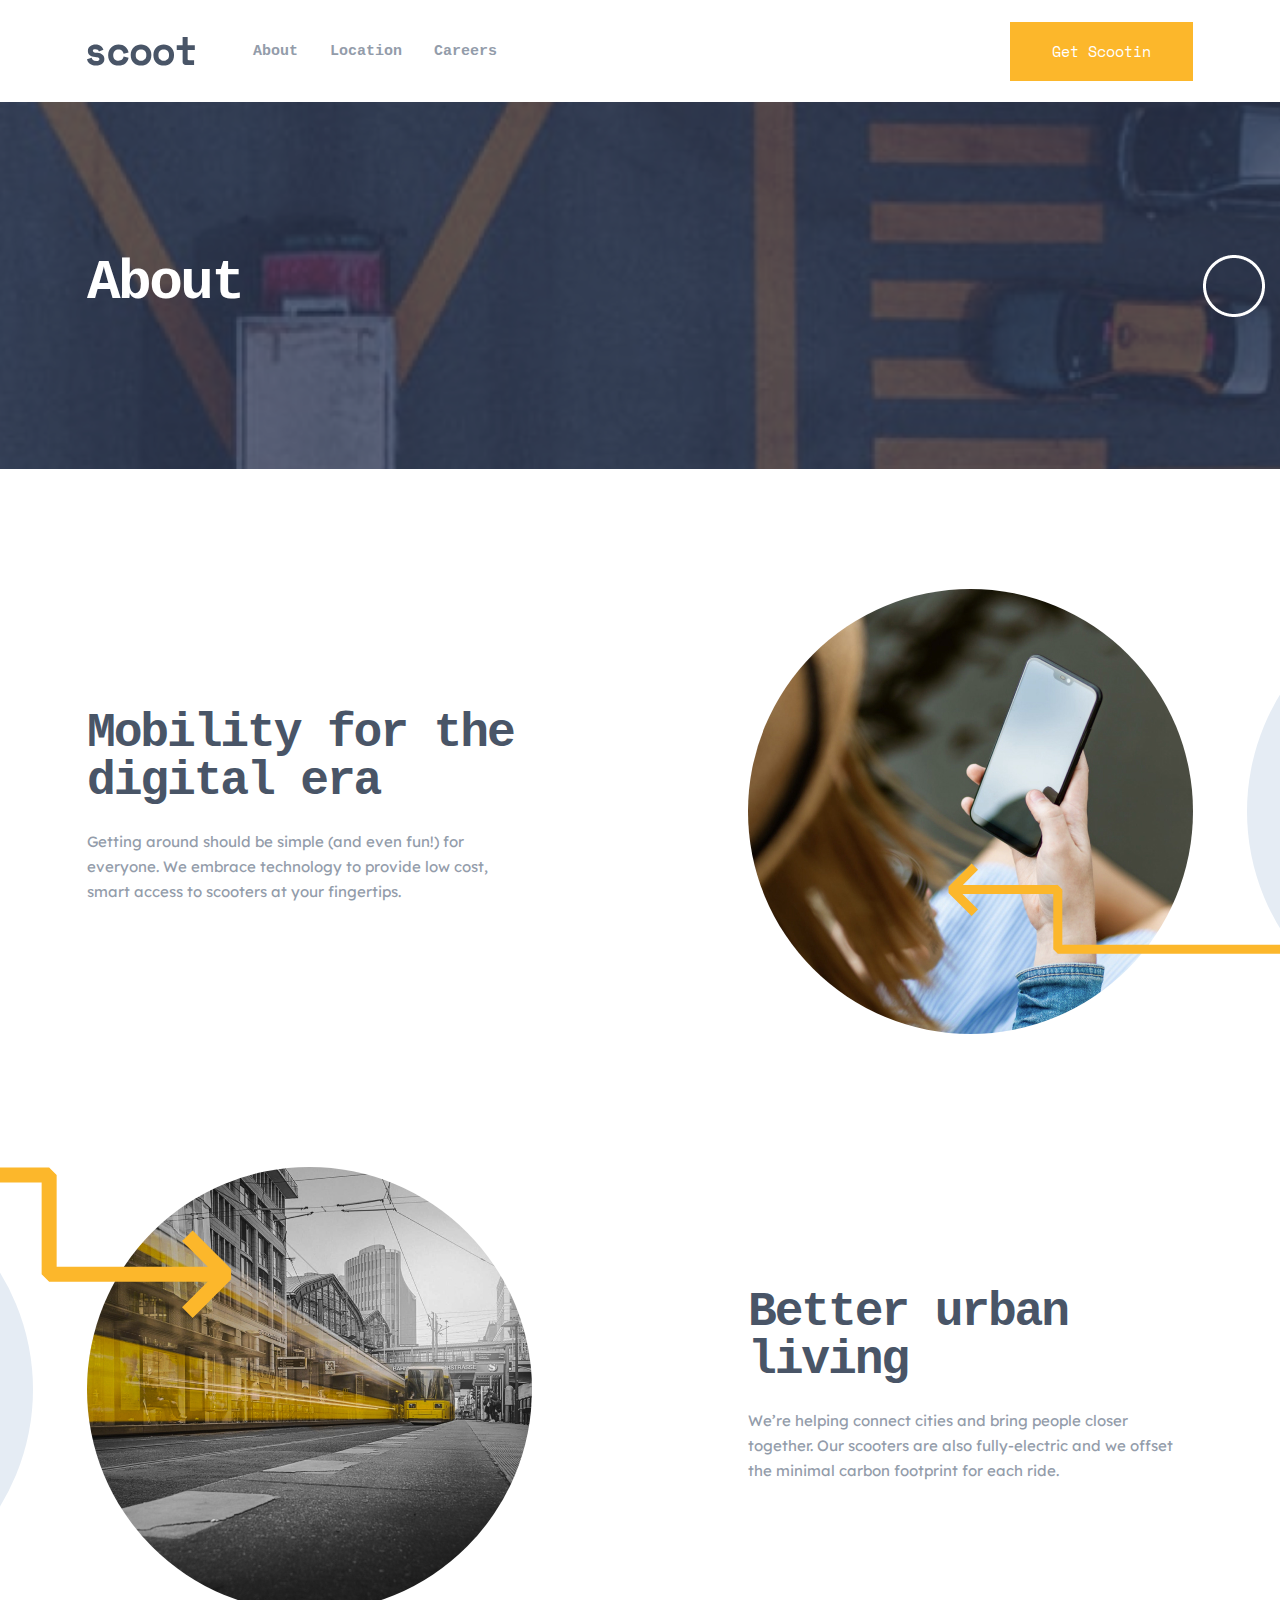
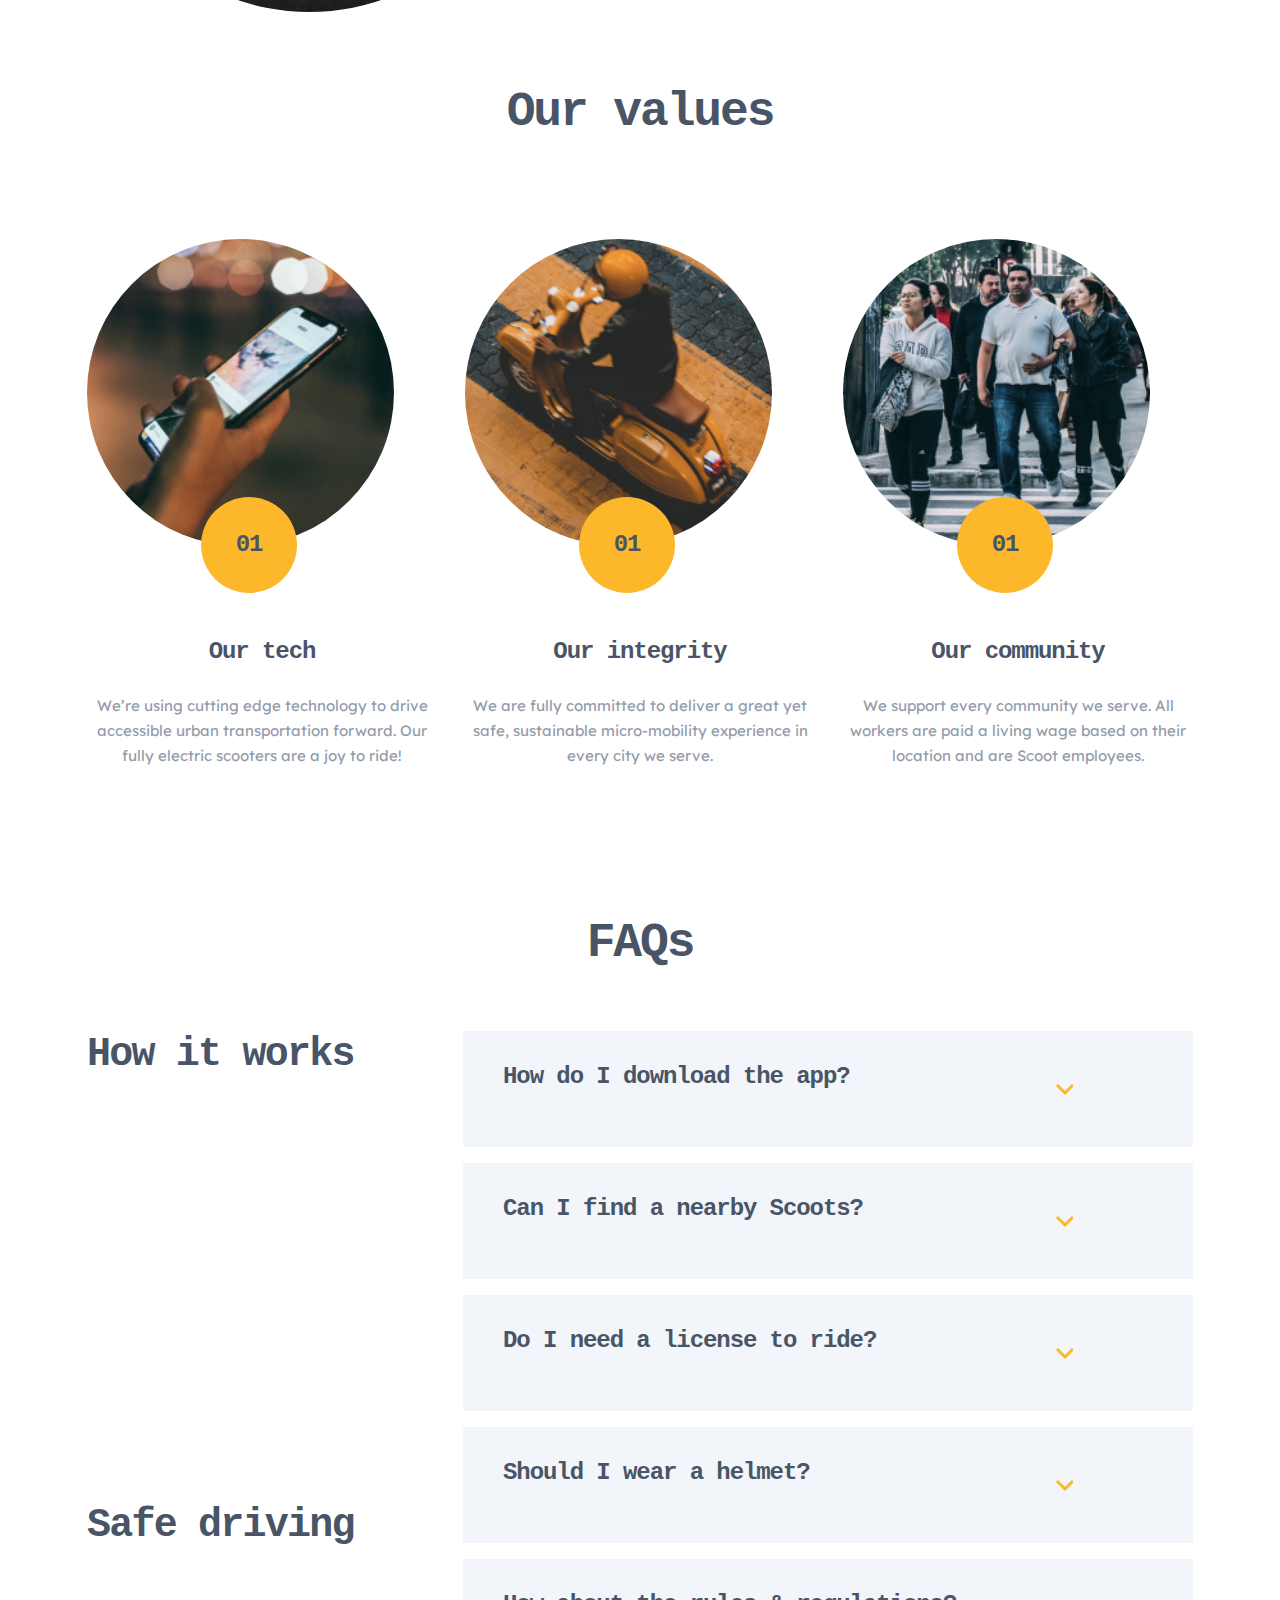
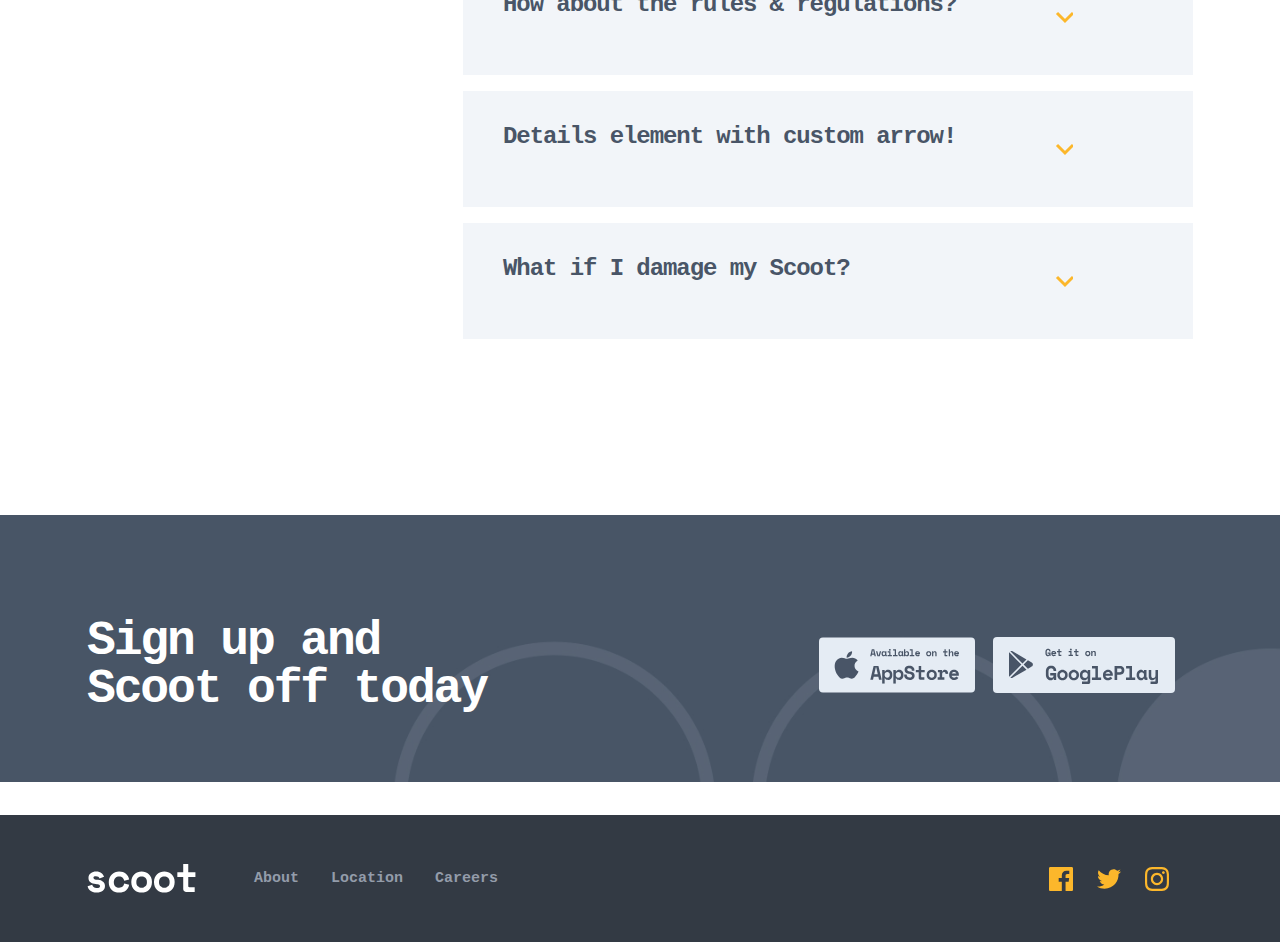
==== about.html @ 03d1e20e "scoot about page finished" ====
<!DOCTYPE html>
<html lang="en">
<head>
  <meta charset="UTF-8">
  <meta http-equiv="X-UA-Compatible" content="IE=edge">
  <meta name="viewport" content="width=device-width, initial-scale=1.0">
  <title>About</title>
  <link rel="stylesheet" href="./css/normalize.css">
  <link rel="stylesheet" href="./css/about.css">
  <link rel="stylesheet" href="./css/main.css">
</head>
<body>
  <!-- HEADER START -->
  <header class="site-header">
    <div class="container">
      <div class="site-header__wrapper">
        <div class="site-header__start">
          <a class="site-header__logo" href="./index.html">
            <svg width="108" height="29" viewBox="0 0 108 29" fill="currentColor" xmlns="http://www.w3.org/2000/svg">
              <path id="scoot" fill-rule="evenodd" clip-rule="evenodd" d="M107.097 23.2V28H98.6971C97.7905 28 97.0505 27.7067 96.4771 27.12C95.9038 26.5333 95.6171 25.7867 95.6171 24.88V12.96H89.7371V8.16H95.6171V0H100.657V8.16H107.817V12.96H100.657V22C100.657 22.8 101.017 23.2 101.737 23.2H107.097ZM9.12 28.56C11.7333 28.56 13.76 27.9733 15.2 26.8C16.64 25.6267 17.36 24.0533 17.36 22.08V21.84C17.36 20.0533 16.72 18.66 15.44 17.66C14.16 16.66 12.5067 16.0533 10.48 15.84C8.72 15.6533 7.50667 15.42 6.84 15.14C6.17333 14.86 5.84 14.4 5.84 13.76C5.84 13.3067 6.05333 12.9267 6.48 12.62C6.90667 12.3133 7.54667 12.16 8.4 12.16C9.33333 12.16 10.0933 12.3667 10.68 12.78C11.2667 13.1933 11.68 13.76 11.92 14.48L16.48 12.64C16.2667 12.08 15.96 11.5 15.56 10.9C15.16 10.3 14.64 9.75333 14 9.26C13.36 8.76667 12.58 8.36667 11.66 8.06C10.74 7.75333 9.65333 7.6 8.4 7.6C7.44 7.6 6.50667 7.73333 5.6 8C4.69333 8.26667 3.89333 8.66 3.2 9.18C2.50667 9.7 1.94667 10.3333 1.52 11.08C1.09333 11.8267 0.88 12.6933 0.88 13.68V13.92C0.88 15.8133 1.54 17.2467 2.86 18.22C4.18 19.1933 5.96 19.7733 8.2 19.96C9.02667 20.04 9.71333 20.1467 10.26 20.28C10.8067 20.4133 11.24 20.58 11.56 20.78C11.88 20.98 12.1 21.1933 12.22 21.42C12.34 21.6467 12.4 21.8933 12.4 22.16C12.4 22.6133 12.1667 23.0333 11.7 23.42C11.2333 23.8067 10.3733 24 9.12 24C7.70667 24 6.66 23.68 5.98 23.04C5.3 22.4 4.85333 21.6533 4.64 20.8L0 22.32C0.133333 23.0133 0.393333 23.7267 0.78 24.46C1.16667 25.1933 1.72 25.86 2.44 26.46C3.16 27.06 4.06667 27.56 5.16 27.96C6.25333 28.36 7.57333 28.56 9.12 28.56ZM31.5743 28.56C34.401 28.56 36.661 27.84 38.3543 26.4C40.0476 24.96 41.121 23.0667 41.5743 20.72L36.6143 19.48C36.3743 20.7867 35.8476 21.8267 35.0343 22.6C34.221 23.3733 33.041 23.76 31.4943 23.76C30.7743 23.76 30.0943 23.6467 29.4543 23.42C28.8143 23.1933 28.2543 22.8533 27.7743 22.4C27.2943 21.9467 26.9143 21.38 26.6343 20.7C26.3543 20.02 26.2143 19.24 26.2143 18.36V18.12C26.2143 17.24 26.3543 16.4467 26.6343 15.74C26.9143 15.0333 27.2943 14.4333 27.7743 13.94C28.2543 13.4467 28.8143 13.0667 29.4543 12.8C30.0943 12.5333 30.7743 12.4 31.4943 12.4C33.041 12.4 34.241 12.8267 35.0943 13.68C35.9476 14.5333 36.4543 15.5467 36.6143 16.72L41.5743 15.44C41.121 13.0933 40.0343 11.2 38.3143 9.76C36.5943 8.32 34.3476 7.6 31.5743 7.6C30.1343 7.6 28.781 7.84 27.5143 8.32C26.2476 8.8 25.141 9.49333 24.1943 10.4C23.2476 11.3067 22.5076 12.4 21.9743 13.68C21.441 14.96 21.1743 16.4 21.1743 18V18.48C21.1743 20.08 21.441 21.5067 21.9743 22.76C22.5076 24.0133 23.241 25.0667 24.1743 25.92C25.1076 26.7733 26.2076 27.4267 27.4743 27.88C28.741 28.3333 30.1076 28.56 31.5743 28.56ZM57.9286 27.88C56.6886 28.3333 55.3886 28.56 54.0286 28.56C52.6686 28.56 51.3686 28.3333 50.1286 27.88C48.8886 27.4267 47.7886 26.7667 46.8286 25.9C45.8686 25.0333 45.1086 23.9667 44.5486 22.7C43.9886 21.4333 43.7086 19.9733 43.7086 18.32V17.84C43.7086 16.2133 43.9886 14.7667 44.5486 13.5C45.1086 12.2333 45.8686 11.16 46.8286 10.28C47.7886 9.4 48.8886 8.73333 50.1286 8.28C51.3686 7.82667 52.6686 7.6 54.0286 7.6C55.3886 7.6 56.6886 7.82667 57.9286 8.28C59.1686 8.73333 60.2686 9.4 61.2286 10.28C62.1886 11.16 62.9486 12.2333 63.5086 13.5C64.0686 14.7667 64.3486 16.2133 64.3486 17.84V18.32C64.3486 19.9733 64.0686 21.4333 63.5086 22.7C62.9486 23.9667 62.1886 25.0333 61.2286 25.9C60.2686 26.7667 59.1686 27.4267 57.9286 27.88ZM54.0286 23.76C53.3086 23.76 52.6286 23.64 51.9886 23.4C51.3486 23.16 50.7886 22.8133 50.3086 22.36C49.8286 21.9067 49.4486 21.3533 49.1686 20.7C48.8886 20.0467 48.7486 19.3067 48.7486 18.48V17.68C48.7486 16.8533 48.8886 16.1133 49.1686 15.46C49.4486 14.8067 49.8286 14.2533 50.3086 13.8C50.7886 13.3467 51.3486 13 51.9886 12.76C52.6286 12.52 53.3086 12.4 54.0286 12.4C54.7486 12.4 55.4286 12.52 56.0686 12.76C56.7086 13 57.2686 13.3467 57.7486 13.8C58.2286 14.2533 58.6086 14.8067 58.8886 15.46C59.1686 16.1133 59.3086 16.8533 59.3086 17.68V18.48C59.3086 19.3067 59.1686 20.0467 58.8886 20.7C58.6086 21.3533 58.2286 21.9067 57.7486 22.36C57.2686 22.8133 56.7086 23.16 56.0686 23.4C55.4286 23.64 54.7486 23.76 54.0286 23.76ZM80.6229 27.88C79.3829 28.3333 78.0829 28.56 76.7229 28.56C75.3629 28.56 74.0629 28.3333 72.8229 27.88C71.5829 27.4267 70.4829 26.7667 69.5229 25.9C68.5629 25.0333 67.8029 23.9667 67.2429 22.7C66.6829 21.4333 66.4029 19.9733 66.4029 18.32V17.84C66.4029 16.2133 66.6829 14.7667 67.2429 13.5C67.8029 12.2333 68.5629 11.16 69.5229 10.28C70.4829 9.4 71.5829 8.73333 72.8229 8.28C74.0629 7.82667 75.3629 7.6 76.7229 7.6C78.0829 7.6 79.3829 7.82667 80.6229 8.28C81.8629 8.73333 82.9629 9.4 83.9229 10.28C84.8829 11.16 85.6429 12.2333 86.2029 13.5C86.7629 14.7667 87.0429 16.2133 87.0429 17.84V18.32C87.0429 19.9733 86.7629 21.4333 86.2029 22.7C85.6429 23.9667 84.8829 25.0333 83.9229 25.9C82.9629 26.7667 81.8629 27.4267 80.6229 27.88ZM76.7229 23.76C76.0029 23.76 75.3229 23.64 74.6829 23.4C74.0429 23.16 73.4829 22.8133 73.0029 22.36C72.5229 21.9067 72.1429 21.3533 71.8629 20.7C71.5829 20.0467 71.4429 19.3067 71.4429 18.48V17.68C71.4429 16.8533 71.5829 16.1133 71.8629 15.46C72.1429 14.8067 72.5229 14.2533 73.0029 13.8C73.4829 13.3467 74.0429 13 74.6829 12.76C75.3229 12.52 76.0029 12.4 76.7229 12.4C77.4429 12.4 78.1229 12.52 78.7629 12.76C79.4029 13 79.9629 13.3467 80.4429 13.8C80.9229 14.2533 81.3029 14.8067 81.5829 15.46C81.8629 16.1133 82.0029 16.8533 82.0029 17.68V18.48C82.0029 19.3067 81.8629 20.0467 81.5829 20.7C81.3029 21.3533 80.9229 21.9067 80.4429 22.36C79.9629 22.8133 79.4029 23.16 78.7629 23.4C78.1229 23.64 77.4429 23.76 76.7229 23.76Z" fill="currentColor"/>
            </svg>                            
          </a>
          
          <nav class="site-nav">
            <ul class="site-nav__list">
              <li class="site-nav__item">
                <a class="site-nav__link" href="#">About</a>
              </li>
              <li class="site-nav__item">
                <a class="site-nav__link" href="#">Location</a>
              </li>
              <li class="site-nav__item">
                <a class="site-nav__link" href="#">Careers</a>
              </li>
            </ul>
          </nav>
        </div>
        
        <button class="site-header__btn site-main__btn" type="button">
          Get Scootin
        </button>
      </div>
    </div>
  </header>
  <!-- HEADER END -->
  
  <!-- MAIN START -->
  <main class="site-main">
    <!-- ABOUT HERO SECTION START -->
    <section class="about-hero__section">
      <div class="overlay-bg">
        <div class="about-hero__bg">
          <div class="container">
            <h2 class="about-hero__section-title">
              About
            </h2>
          </div>
        </div>
      </div>
    </section>
    <!-- ABOUT HERO SECTION END -->
    
    <!-- About hero section start -->
    <section class="about-hero-section">
      <div class="container">
        <div class="about-hero-section-wrapper">
          <div class="about-hero-section-start">
            <h2 class="about-hero-section-title">
              Mobility for the digital era
            </h2>
            <p class="about-hero-section-subtitle">
              Getting around should be simple (and even fun!) for everyone. We embrace technology to provide low cost, smart access to scooters at your fingertips.
            </p>
          </div>
          <div class="about-hero-section-end">
            <img class="circle" src="./images/girls.jpg" alt="girls" 
            width="445" height="445"> 
            <img class="about-easy-img" src="./images/about-easy-right.svg" alt="">
          </div>
        </div>
        
        <div class="about-hero-section-wrapper">
          <div class="about-hero-section-start right-order">
            <h2 class="about-hero-section-title">
              Better urban living
            </h2>
            <p class="about-hero-section-subtitle">
              We’re helping connect cities and bring people closer together. Our scooters are also fully-electric and we offset the minimal carbon footprint for each ride.
            </p>
          </div>
          <div class="about-hero-section-end">
            <img class="circle2" src="./images/metro.jpg" alt="girls" 
            width="445" height="445"> 
            <img class="about-easy-img-left" src="./images/about-left.svg" alt="about-left">
          </div>
        </div>
      </div>
    </section>
    <!-- About hero section end -->
    
    <!-- our values start -->
    <section class="our-values-section">
      <div class="container">
        <h2 class="our-values-section-title">
          Our values
        </h2>
        <ul class="our-values-section-list">
          <li class="our-values-section-item">
            <div class="our-values-section-img-box">
              <img class="our-values-section-img" src="./images/our-values-phone.png" alt="our-values-phone" width="307" height="408">
              <h3 class="our-values-section-subtitle">Our tech</h3>
              <p class="our-values-section-desc">
                We’re using cutting edge technology to drive accessible urban transportation forward. Our fully electric scooters are a joy to ride!</p>
              </div>
            </li>
            
            <li class="our-values-section-item">
              <div class="our-values-section-img-box">
                <img class="our-values-section-img" src="./images/our-values-scoot.png" alt="our-values-phone" width="307" height="408">
                <h3 class="our-values-section-subtitle">Our integrity</h3>
                <p class="our-values-section-desc">
                  We are fully committed to deliver a great yet safe, sustainable micro-mobility experience in every city we serve.</p>
                </div>
              </li>
              
              <li class="our-values-section-item">
                <div class="our-values-section-img-box">
                  <img class="our-values-section-img" src="./images/our-values-comunity.png" alt="our-values-phone" width="307" height="408">
                  <h3 class="our-values-section-subtitle">Our community</h3>
                  <p class="our-values-section-desc">We support every community we serve. All workers are paid a living wage based on their location and are Scoot employees.</p>
                </div>
              </li>
            </ul>
          </div>
        </section>
        <!-- our values end -->
        
        <!-- Faqs-section start -->
        <section class="faqs-section">
          <div class="container">
            <h2 class="faqs-section-title">
              FAQs
            </h2>
            <div class="faqs-section-wrapper">

              <div class="faqs-section-start">
                <h3 class="faqs-section-title-works">How it works</h3>
                <h3 class="faqs-section-title-driving">Safe driving </h3>
              </div>

              <div class="faqs-section-start">
              <details>
                <summary>
                  <span class="summary-title">How do I download the app?</span>
                  <div class="summary-chevron-up">
                    <svg width="18" height="13" viewBox="0 0 18 13" fill="none" xmlns="http://www.w3.org/2000/svg">
                      <path d="M2 2L10 10L18 2" stroke="currentColor" stroke-width="3"/>
                      </svg>
                      
                  </div>
                </summary>
                
                <div class="summary-content">To download the Scoot app, you can search “Scoot” in both the App and Google Play stores. An even simpler way to do it would be to click the relevant link at the bottom of this page and you’ll be re-directed to the correct page.</div>
                  </details>


                  <details>
                    <summary>
                      <span class="summary-title">Can I find a nearby Scoots?</span>
                      <div class="summary-chevron-up">
                        <svg width="18" height="13" viewBox="0 0 18 13" fill="none" xmlns="http://www.w3.org/2000/svg">
                          <path d="M2 2L10 10L18 2" stroke="currentColor" stroke-width="3"/>
                          </svg>
                          
                      </div>
                    </summary>
                    
                    <div class="summary-content">Give me attention or face the wrath of my claws give me attention or face the wrath of my claws and pretend not to be evil cats go for world domination allways wanting food. Eat owner's food playing with balls of wool and meow and walk away, and bleghbleghvomit
                     </div>
                      </details>

                      
                      <details>
                        <summary>
                          <span class="summary-title">Do I need a license to ride?</span>
                          <div class="summary-chevron-up">
                            <svg width="18" height="13" viewBox="0 0 18 13" fill="none" xmlns="http://www.w3.org/2000/svg">
                              <path d="M2 2L10 10L18 2" stroke="currentColor" stroke-width="3"/>
                              </svg>
                              
                          </div>
                        </summary>
                        
                        <div class="summary-content">Lorem ipsum dolor sit amet consectetur adipisicing elit. Quas quaerat magnam sequi? Saepe molestiae, necessitatibus alias explicabo id amet nemo ducimus repudiandae est nihil ut omnis, voluptates laborum? Adipisci, totam!</div>
                          </details>

                          

                          <details>
                            <summary>
                              <span class="summary-title">Should I wear a helmet?</span>
                              <div class="summary-chevron-up">
                                <svg width="18" height="13" viewBox="0 0 18 13" fill="none" xmlns="http://www.w3.org/2000/svg">
                                  <path d="M2 2L10 10L18 2" stroke="currentColor" stroke-width="3"/>
                                  </svg>
                                  
                              </div>
                            </summary>
                            
                            <div class="summary-content">Give me attention or face the wrath of my claws give me attention or face the wrath of my claws and pretend not to be evil cats go for world domination allways wanting food. Eat owner's food playing with balls of wool and meow and walk away, and bleghbleghvomit
                              my furball really tie the room together. Cuddle no cuddle cuddle love scratch scratch cat</div>
                              </details>

                              
                              <details>
                                <summary>
                                  <span class="summary-title">How about the rules & regulations?</span>
                                  <div class="summary-chevron-up">
                                    <svg width="18" height="13" viewBox="0 0 18 13" fill="none" xmlns="http://www.w3.org/2000/svg">
                                      <path d="M2 2L10 10L18 2" stroke="currentColor" stroke-width="3"/>
                                      </svg>
                                      
                                  </div>
                                </summary>
                                
                                <div class="summary-content">Yes, please do! All cities have different laws. But we strongly strongly strongly recommend always wearing a helmet regardless of the local laws. We like you and we want you to be as safe as possible while Scooting.</div>
                                  </details>

                                  
                                  <details>
                                    <summary>
                                      <span class="summary-title">Details element with custom arrow!</span>
                                      <div class="summary-chevron-up">
                                        <svg width="18" height="13" viewBox="0 0 18 13" fill="none" xmlns="http://www.w3.org/2000/svg">
                                          <path d="M2 2L10 10L18 2" stroke="currentColor" stroke-width="3"/>
                                          </svg>
                                          
                                      </div>
                                    </summary>
                                    
                                    <div class="summary-content">Give me attention or face the wrath of my claws give me attention or face the wrath of my claws and pretend not to be evil cats go for world domination allways wanting food. Eat owner's food playing with balls of wool and meow and walk away, and bleghbleghvomit
                                      my furball really tie the room together. Cuddle no cuddle cuddle love scratch scratch cat</div>
                                      </details>

                                      
                                      <details>
                                        <summary>
                                          <span class="summary-title">What if I damage my Scoot?</span>
                                          <div class="summary-chevron-up">
                                            <svg width="18" height="13" viewBox="0 0 18 13" fill="none" xmlns="http://www.w3.org/2000/svg">
                                              <path d="M2 2L10 10L18 2" stroke="currentColor" stroke-width="3"/>
                                              </svg>
                                              
                                          </div>
                                        </summary>
                                        
                                        <div class="summary-content">Lorem ipsum, dolor sit amet consectetur adipisicing elit. Eaque dolor laboriosam voluptas architecto at harum officia eum tempore aperiam animi recusandae officiis praesentium nostrum cum, magni molestiae vero, libero reprehenderit consequuntur repudiandae? Dolore architecto itaque eveniet cum molestiae! Autem corrupti aut nam quam officiis inventore? Expedita quibusdam animi commodi earum?</div>
                                          </details>
                                        </div>
                </div>
              </div>
            </section>
            <!-- Faqs-section end -->

             <!-- signup-section start -->
        <section class="signup-section">
          <div class="container">
              <div class="signup-section-wrapper">
                  <div class="signup-section-start">
                      <h2 class="signup-section-title">
                          Sign up and Scoot off today
                      </h2>
                  </div>
                  <div class="signup-section-end">
                      <img class="signup-section-market-img" src="./images/appstore.svg" alt="appstore" width="156" height="56">
                      <img class="signup-section-market-img" src="./images/googleplay.svg" alt="google play"  width="182" height="56">
                  </div>
              </div>
          </div>
      </section>
      <!-- signup-section end -->
  </main>
  <!-- MAIN END -->
  
          </main>
          <!-- MAIN END -->

           <!-- site footer start -->
  <footer class="site-footer">
    <div class="container">
        <div class="site-footer-wrapper">
            <div class="site-footer-start">
                <img class="site-footer-logo" src="./images/footer-scoot-logo.svg" alt="footer-scoot-logo">
                <ul class="site-footer-list">
                    <li class="site-footer-item">
                        <a class="site-footer-link" href="#">
                            About
                        </a>
                    </li>
                    <li class="site-footer-item">
                        <a class="site-footer-link" href="#">
                            Location
                        </a>
                    </li>
                    <li class="site-footer-item">
                        <a class="site-footer-link" href="#">
                            Careers
                        </a>
                    </li>
                </ul>
            </div>
            <div class="site-footer-end">
                <ul class="site-footer-social-list">
                    <li class="site-footer-social-item">
                        <a href="#" class="site-footer-social-link">
                            <svg width="24" height="24" viewBox="0 0 24 24" fill="currentColor" xmlns="http://www.w3.org/2000/svg">
                                <path d="M22.675 0H1.325C0.593 0 0 0.593 0 1.325V22.676C0 23.407 0.593 24 1.325 24H12.82V14.706H9.692V11.084H12.82V8.413C12.82 5.313 14.713 3.625 17.479 3.625C18.804 3.625 19.942 3.724 20.274 3.768V7.008L18.356 7.009C16.852 7.009 16.561 7.724 16.561 8.772V11.085H20.148L19.681 14.707H16.561V24H22.677C23.407 24 24 23.407 24 22.675V1.325C24 0.593 23.407 0 22.675 0Z" fill="currentColor"/>
                                </svg>
                                
                        </a>
                    </li>
                    <li class="site-footer-social-item">
                        <a href="#" class="site-footer-social-link">
                            <svg width="24" height="20" viewBox="0 0 24 20" fill="currentColor" xmlns="http://www.w3.org/2000/svg">
                                <path d="M24 2.55699C23.117 2.94899 22.168 3.21299 21.172 3.33199C22.189 2.72299 22.97 1.75799 23.337 0.607986C22.386 1.17199 21.332 1.58199 20.21 1.80299C19.313 0.845986 18.032 0.247986 16.616 0.247986C13.437 0.247986 11.101 3.21399 11.819 6.29299C7.728 6.08799 4.1 4.12799 1.671 1.14899C0.381 3.36199 1.002 6.25699 3.194 7.72299C2.388 7.69699 1.628 7.47599 0.965 7.10699C0.911 9.38799 2.546 11.522 4.914 11.997C4.221 12.185 3.462 12.229 2.69 12.081C3.316 14.037 5.134 15.46 7.29 15.5C5.22 17.123 2.612 17.848 0 17.54C2.179 18.937 4.768 19.752 7.548 19.752C16.69 19.752 21.855 12.031 21.543 5.10599C22.505 4.41099 23.34 3.54399 24 2.55699Z" fill="currentColor"/>
                                </svg>
                                
                        </a>
                    </li>
                    <li class="site-footer-social-item">
                        <a href="#" class="site-footer-social-link">
                            <svg width="24" height="24" viewBox="0 0 24 24" fill="currentColor" xmlns="http://www.w3.org/2000/svg">
                                <path fill-rule="evenodd" clip-rule="evenodd" d="M12 0C8.741 0 8.333 0.014 7.053 0.072C2.695 0.272 0.273 2.69 0.073 7.052C0.014 8.333 0 8.741 0 12C0 15.259 0.014 15.668 0.072 16.948C0.272 21.306 2.69 23.728 7.052 23.928C8.333 23.986 8.741 24 12 24C15.259 24 15.668 23.986 16.948 23.928C21.302 23.728 23.73 21.31 23.927 16.948C23.986 15.668 24 15.259 24 12C24 8.741 23.986 8.333 23.928 7.053C23.732 2.699 21.311 0.273 16.949 0.073C15.668 0.014 15.259 0 12 0ZM12 2.163C15.204 2.163 15.584 2.175 16.85 2.233C20.102 2.381 21.621 3.924 21.769 7.152C21.827 8.417 21.838 8.797 21.838 12.001C21.838 15.206 21.826 15.585 21.769 16.85C21.62 20.075 20.105 21.621 16.85 21.769C15.584 21.827 15.206 21.839 12 21.839C8.796 21.839 8.416 21.827 7.151 21.769C3.891 21.62 2.38 20.07 2.232 16.849C2.174 15.584 2.162 15.205 2.162 12C2.162 8.796 2.175 8.417 2.232 7.151C2.381 3.924 3.896 2.38 7.151 2.232C8.417 2.175 8.796 2.163 12 2.163ZM5.838 12C5.838 8.597 8.597 5.838 12 5.838C15.403 5.838 18.162 8.597 18.162 12C18.162 15.404 15.403 18.163 12 18.163C8.597 18.163 5.838 15.403 5.838 12ZM12 16C9.791 16 8 14.21 8 12C8 9.791 9.791 8 12 8C14.209 8 16 9.791 16 12C16 14.21 14.209 16 12 16ZM16.965 5.595C16.965 4.8 17.61 4.155 18.406 4.155C19.201 4.155 19.845 4.8 19.845 5.595C19.845 6.39 19.201 7.035 18.406 7.035C17.61 7.035 16.965 6.39 16.965 5.595Z" fill="currentColor"/>
                                </svg>
                                
                        </a>
                    </li>
                </ul>
            </div>
        </div>
    </div>
</footer>
<!-- site footer end -->
        </body>
        </html>
---- css/about.css ----
/************* MAIN STYLES START ************/
:root {
  --header-bg-color: #fff;
  --main-bg-color: #fff;
  --main-text-color: #495567;
  --subtitle-text-color: #939caa;
  --main-btn-color: #fcb72b;
  --footer-bg-color: #333a44;
}
.site-main {
  background-color: #fff;
}

/* ABOUT HERO SECTION STYLES START */
.about-hero__section {
  background-image: url("../images/about-hero-bg.jpg");
  background-position: center center;
  background-repeat: no-repeat;
  background-size: cover;
}

.overlay-bg {
  width: 100%;
  height: 100%;
  padding-top: 72px;
  padding-bottom: 72px;
  background-color: rgba(47, 59, 89, 0.75);
}

.about-hero__bg {
  height: 62px;
  background-image: url("../images/about-hero-circle.png");
  background-position: calc(50% + 680px) center;
  background-repeat: no-repeat;
  background-size: 234px;
}

.about-hero__section-title {
  margin: 0;
  font-size: 56px;
  line-height: 56px;
  letter-spacing: -2.5px;
  color: #fff;
}
/* ABOUT HERO SECTION STYLES END */

/* **** about hero section start **** */

.about-hero-section {
  padding-top: 120px;
  padding-bottom: 70px;
}

.about-hero-section-wrapper {
  display: flex;
  align-items: center;
  justify-content: space-between;
  column-gap: 128px;
  margin-bottom: 128px;
}
.about-hero-section-wrapper:last-child {
  margin-bottom: 0;
}
.about-hero-section-title {
  width: 445px;
  font-size: 48px;
  line-height: 48px;
  letter-spacing: -2.14286px;
  color: #495567;
  margin-top: 0;
  margin-bottom: 24px;
}
.about-hero-section-subtitle {
  font-family: "Lexend Deca";
  font-style: normal;
  font-weight: 400;
  font-size: 15px;
  line-height: 25px;
  color: #939caa;
  width: 445px;
}

.circle {
  position: relative;
  border-radius: 50%;
  box-shadow: 500px 0 0 1px #e5ecf4;
}

.about-hero-section-end {
  position: relative;
}

.about-easy-img {
  position: absolute;
  left: 200px;
  top: 250px;
  width: 735px;
  height: 139px;
}
.right-order {
  order: 1;
}
.circle2 {
  position: relative;
  border-radius: 50%;
  box-shadow: -500px 0 0 1px #e5ecf4;
}

.about-easy-img-left {
  position: absolute;
  right: 300px;
}
/* **** about hero section start **** */

/* ***** our-values section start **** */
.our-values-section {
  padding-bottom: 120px;
}

.our-values-section-title {
  margin-top: 0;
  margin-bottom: 103px;
  font-size: 48px;
  line-height: 48px;
  text-align: center;
  letter-spacing: -2.14286px;
  color: #495567;
}
.our-values-section-list {
  display: flex;
  align-items: center;
  justify-content: space-between;
}

.our-values-section-img {
  border-radius: 50%;
  margin-bottom: 87px;
}

.our-values-section-img-box {
  position: relative;
}

.our-values-section-img-box::before {
  position: absolute;
  display: block;
  content: "";
  text-align: center;
  padding-top: 34px;
  width: 96px;
  height: 96px;
  background-color: var(--main-btn-color);
  right: 40%;
  bottom: 33%;
  border-radius: 50%;
  font-family: "Space Mono", "Courier New", monospace;
  font-weight: 700;
  font-size: 24px;
  line-height: 28px;
  text-align: center;
  letter-spacing: -1.07143px;
  color: #495567;
}

.our-values-section-img-box:first-child::before {
  content: "01";
}

.our-values-section-img-box:last-child::before {
  content: "01";
}

.our-values-section-subtitle {
  font-size: 24px;
  line-height: 28px;
  text-align: center;
  letter-spacing: -1.07143px;
  color: #495567;
  margin-top: 0;
  margin-bottom: 27px;
}
.our-values-section-desc {
  font-family: "Lexend Deca";
  font-style: normal;
  font-weight: 400;
  font-size: 15px;
  line-height: 25px;
  text-align: center;
  color: #939caa;
  width: 350px;
}
/* ***** our-values section end  **** */

/* ****** faqr section start ***** */

.faqs-section {
  padding-bottom: 160px;
}

.faqs-section-title {
  font-size: 48px;
  line-height: 48px;
  text-align: center;
  letter-spacing: -2.14286px;
  color: #495567;
  margin-top: 0;
  margin-bottom: 64px;
}

.faqs-section-wrapper {
  display: flex;
  justify-content: space-between;
}

.faqs-section-title-works {
  font-size: 40px;
  line-height: 48px;
  letter-spacing: -1.78571px;
  color: #495567;
  margin-top: 0;
  margin-bottom: 423px;
}

.faqs-section-title-driving{
  font-size: 40px;
  line-height: 48px;
  letter-spacing: -1.78571px;
  color: #495567;
  margin-top: 0;
  margin-bottom: 423px;
  margin: 0;
}

details {
  background: #f2f5f9;
  width: 730px;
  position: relative;
  padding-top: 32px;
  padding-bottom: 32px;
  padding-left: 40px;
  padding-right: 32px;
  margin-left: auto;
  margin-bottom: 16px;
}

summary {
  list-style: none;
  /* padding: $details-padding; */
  display: flex;
  align-items: center;
}

&:focus {
  outline: none;
}

&:hover .summary-chevron-up svg {
  color: var(--main-btn-color);
}

.summary-chevron-up svg {
  color: var(--main-btn-color);
  margin-right: auto;
}

.summary-chevron-up,
.summary-chevron-down {
  pointer-events: none;
  position: absolute;
  right: 120px;
}

svg {
  display: block;
  cursor: pointer;
}

summary::-webkit-details-marker {
  display: none;
  cursor: pointer;
}
.summary-title {
  font-size: 24px;
  line-height: 28px;
  letter-spacing: -1.07143px;
  color: #495567;
  cursor: pointer;
  margin-bottom: 24px;
}

.summary-content {
  cursor: default;
  font-weight: 300;
  line-height: 1.5;
}

/* ****** faqr section end ***** */
/************* MAIN STYLES END ************/
---- css/main.css ----
/* space-mono-regular - latin */
@font-face {
  font-family: "Space Mono";
  font-style: normal;
  font-weight: 400;
  src: local(""),
    url("../fonts/space-mono-v12-latin-regular.woff2") format("woff2"),
    /* Chrome 26+, Opera 23+, Firefox 39+ */
      url("../fonts/space-mono-v12-latin-regular.woff") format("woff"); /* Chrome 6+, Firefox 3.6+, IE 9+, Safari 5.1+ */
}
/* space-mono-700 - latin */
@font-face {
  font-family: "Space Mono";
  font-style: normal;
  font-weight: 700;
  src: local(""), url("../fonts/space-mono-v12-latin-700.woff2") format("woff2"),
    /* Chrome 26+, Opera 23+, Firefox 39+ */
      url("../fonts/space-mono-v12-latin-700.woff") format("woff"); /* Chrome 6+, Firefox 3.6+, IE 9+, Safari 5.1+ */
}

/* lexend-deca-regular - latin */
@font-face {
  font-family: "Lexend Deca";
  font-style: normal;
  font-weight: 400;
  src: local(""),
    url("../fonts/lexend-deca-v17-latin-regular.woff2") format("woff2"),
    /* Chrome 26+, Opera 23+, Firefox 39+ */
      url("../fonts/lexend-deca-v17-latin-regular.woff") format("woff"); /* Chrome 6+, Firefox 3.6+, IE 9+, Safari 5.1+ */
}

:root {
  --header-bg-color: #fff;
  --main-bg-color: #fff;
  --main-text-color: #495567;
  --subtitle-text-color: #939caa;
  --main-btn-color: #fcb72b;
  --footer-bg-color: #333a44;
}

/* GENERAL */
html {
  box-sizing: border-box;
  height: 100%;
  scroll-behavior: smooth;
}

*,
*::before,
*::after {
  box-sizing: inherit;
}

body {
  display: flex;
  flex-direction: column;
  height: 100%;
  margin: 0;
  font-family: "Space Mono", "Courier New", monospace;
  font-weight: 700;
  background-color: #fff;
  overflow-x: hidden;
}

img {
  max-width: 100%;
  height: auto;
}

.visually-hidden {
  position: absolute;
  width: 1px;
  height: 1px;
  margin: -1px;
  border: 0;
  padding: 0;
  clip: rect(0 0 0 0);
  overflow: hidden;
}

/* CONTAINER */
.container {
  max-width: 1146px;
  margin-right: auto;
  margin-left: auto;
  padding-right: 20px;
  padding-left: 20px;
}

ul {
  padding-left: 0;
  list-style: none;
}

a {
  text-decoration: none;
}

.site-main__btn {
  padding: 14px 39px;
  font-size: 15px;
  line-height: 25px;
  border: 3px solid var(--main-btn-color);
  background-color: var(--main-btn-color);
  color: var(--header-bg-color);
}

.site-main__btn:active {
  border: 3px solid var(--main-btn-color);
  background-color: transparent;
  color: var(--main-btn-color);
}

/************** HEADER STYLES START **************/
.site-header {
  background-color: var(--header-bg-color);
  padding-top: 22px;
  padding-bottom: 21px;
}

.site-header__wrapper {
  display: flex;
  justify-content: space-between;
  align-items: center;
}

.site-header__start {
  display: flex;
  align-items: center;
}

.site-header__logo {
  margin-right: 58px;
  color: var(--main-text-color);
}

.site-nav__list {
  display: flex;
}

.site-nav__link {
  margin-right: 32px;
  font-size: 15px;
  line-height: 25px;
  color: var(--subtitle-text-color);
}

.site-nav__link:active {
  color: var(--main-btn-color);
}
/************** HEADER STYLES END **************/

/************** MAIN STYLES START **************/
.site-main {
  background-color: var(--main-bg-color);
}
/**** HERO SECTION START ****/
.hero-section {
  background-image: url("../images/hero-bg.jpg");
  background-repeat: no-repeat;
  background-size: cover;
}

.overlay-bg {
  width: 100%;
  height: 100%;
  padding-top: 153px;
  padding-bottom: 152px;
  background-color: rgba(47, 59, 89, 0.7);
}

.hero-section__title {
  width: 550px;
  margin-top: 0;
  margin-bottom: 40px;
  font-size: 56px;
  line-height: 56px;
  color: var(--main-bg-color);
}

.hero-section__desc {
  position: relative;
  width: 405px;
  margin-top: 0;
  margin-bottom: 40px;
  margin-left: 95px;
  font-family: "Lexend Deca";
  font-weight: 400;
  font-size: 15px;
  line-height: 25px;
  color: var(--main-bg-color);
}

.hero-section__desc::before {
  position: absolute;
  top: calc(50% - 11px);
  left: calc(50% - 502px);
  display: inline-block;
  width: 210px;
  height: 15px;
  background-image: url("../images/hero-arrow-start.svg");
  background-repeat: no-repeat;
  content: "";
}

.hero-section__desc::after {
  position: absolute;
  top: calc(50% - 11px);
  left: calc(50% + 289px);
  display: inline-block;
  width: 450px;
  height: 150px;
  background-image: url("../images/hero-arrow-end.svg");
  background-repeat: no-repeat;
  content: "";
}

.hero-section__btn {
  margin-left: 95px;
}

/**** HERO SECTION END ****/

/* **** Date section start ***** */
.visually-hidden {
  position: absolute;
  width: 1px;
  height: 1px;
  margin: -1px;
  border: 0;
  padding: 0;
  white-space: nowrap;
  clip-path: inset(100%);
  clip: rect(0 0 0 0);
  overflow: hidden;
}

.date-section {
  padding-top: 160px;
  padding-bottom: 147px;
}

.date-section-wrapper {
  display: flex;
  align-items: center;
  justify-content: space-between;
}

.date-section-list {
  position: relative;
  display: flex;
  align-items: center;
  justify-content: space-between;
  column-gap: 30px;
  z-index: 99;
}

.date-section-list::before {
  position: absolute;
  display: block;
  content: "";
  width: 974px;
  height: 15px;
  background-color: #e5ecf4;
  left: -18%;
  top: 40px;
  z-index: -1;
}

.date-section-item::before {
  content: "";
  display: inline-block;
  background-size: 38px 48px;
  background-color: var(--main-btn-color);
  background-repeat: no-repeat;
  background-position: center center;
  width: 96px;
  height: 96px;
  border-radius: 50%;
  margin-bottom: 40px;
}
.date-section-item:first-child::before {
  background-image: url(../images/icons/phone-icon.svg);
}
.date-section-item:nth-child(2):before {
  background-image: url(../images/icons/scoot-icon.svg);
}
.date-section-item:last-child::before {
  background-image: url(../images/icons/scoot-user-icon.svg);
}
.date-section-item {
  display: flex;
  flex-direction: column;
}

.date-section-item-subtitle {
  font-family: "Space Mono";
  font-style: normal;
  font-weight: 700;
  font-size: 24px;
  line-height: 28px;
  letter-spacing: -1.07143px;
  color: #495567;
  margin-top: 0;
  margin-bottom: 27px;
}

.date-section-item-desc {
  width: 350px;
  font-family: "Lexend Deca";
  font-style: normal;
  font-weight: 400;
  font-size: 15px;
  line-height: 25px;
  color: #939caa;
  margin: 0;
}

/* **** Date section end ***** */

/* **** user section start **** */
.user-section {
  padding-bottom: 307px;
}

.right {
  order: 1;
}

.user-section-list {
  display: flex;
  flex-direction: column;
  row-gap: 163px;
}
.user-section-item {
  display: flex;
  justify-content: space-between;
  /* align-items: flex-end; */
  align-items: center;
}

.user-section-item-start-title {
  width: 445px;
  font-size: 48px;
  line-height: 48px;
  letter-spacing: -2.14286px;
  color: #495567;
  margin-top: 0;
  margin-bottom: 24px;
}
.user-section-item-start-subtitle {
  width: 445px;
  font-family: "Lexend Deca";
  font-style: normal;
  font-weight: 400;
  font-size: 15px;
  line-height: 25px;
  color: #939caa;
  margin-top: 0;
  margin-bottom: 40px;
}

.user-section-img {
  border-radius: 50%;
  width: 445px;
  height: 455px;
}

.user-section-item-start-imgbox {
  position: relative;
}

.arrow-right {
  position: absolute;
  width: 940px;
  height: 150px;
  right: -120px;
  top: 300px;
}

.arrow-left{
  position: absolute;
  left: -200px;
}

.police-arrow{
  position: absolute;
  right: -120px;
  top: 100px;
}

/* **** user section end **** */

/* **** signup section start **** */
.signup-section {
  background-image: url(../images/sign-section-bg.jpg);
  background-repeat: no-repeat;
  background-size: 100%;
}

.signup-section-wrapper {
  display: flex;
  align-items: center;
  justify-content: space-between;
  padding-top: 102px;
  padding-bottom: 102px;
}



.signup-section-title {
  width: 415px;
  font-weight: 700;
  font-size: 48px;
  line-height: 48px;
  letter-spacing: -2.14286px;
  color: var(--main-bg-color);
  margin: 0;
}

.signup-section-end {
  display: flex;
  /* align-items: center; */
}

.signup-section-market-img {
  margin-right: 18px;
}
/* **** signup section end **** */
/************** MAIN STYLES END **************/

/* **** site footer start **** */
.site-footer {
  background-color: var(--footer-bg-color);
}

.site-footer-wrapper {
  padding-top: 35px;
  padding-bottom: 35px;
  display: flex;
  align-items: center;
  justify-content: space-between;
}
.site-footer-start {
  display: flex;
  align-items: center;
}
.site-footer-logo{
  margin-right: 58px;
}
.site-footer-list {
  display: flex;
  align-items: center;
}
.site-footer-item {
  margin-right: 32px;
}
.site-footer-link {
  font-size: 15px;
  line-height: 25px;
  color: #939caa;
}
.site-footer-end {
}
.site-footer-social-list {
  display: flex;
  align-items: center;
}
.site-footer-social-item {
  margin-right: 24px;
}
.site-footer-social-link {
  color: var(--main-btn-color);
}

.site-footer-social-link:active{
  color: var(--main-bg-color);
}
/* **** site footer end **** */
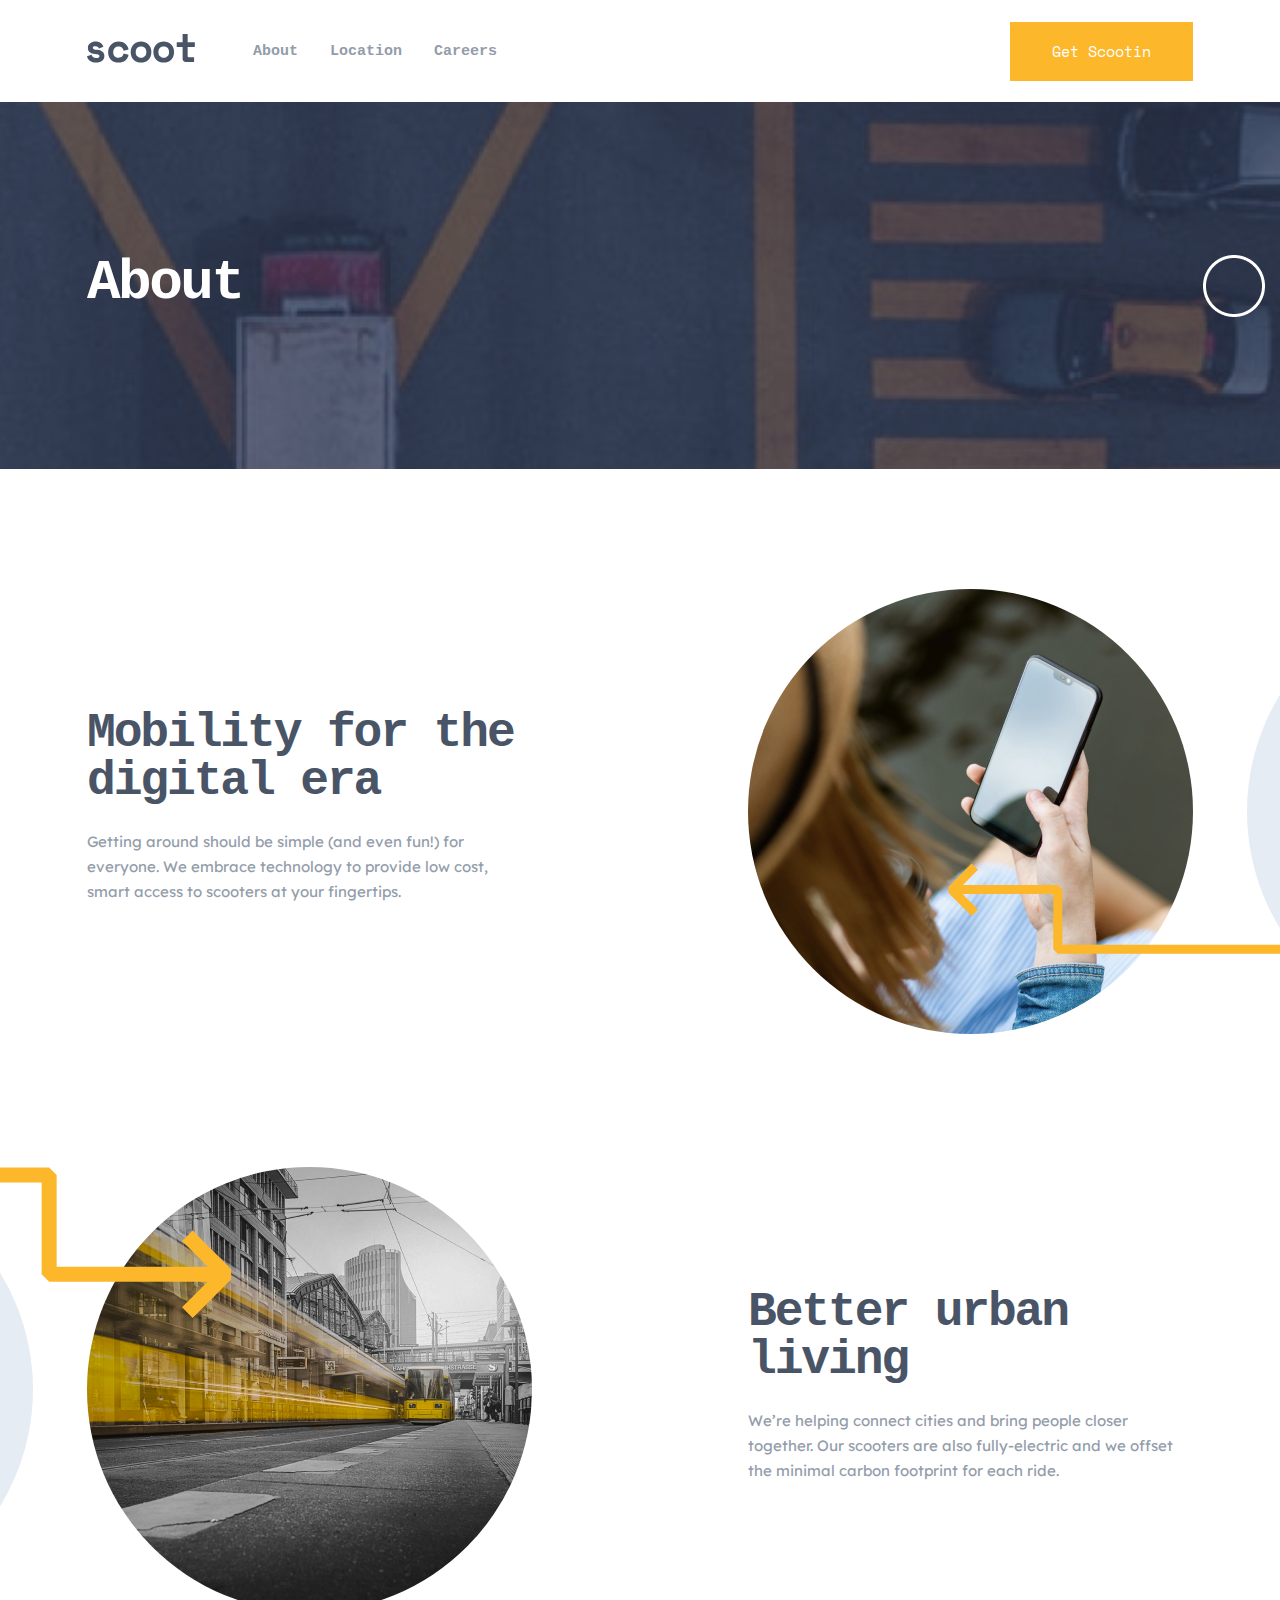
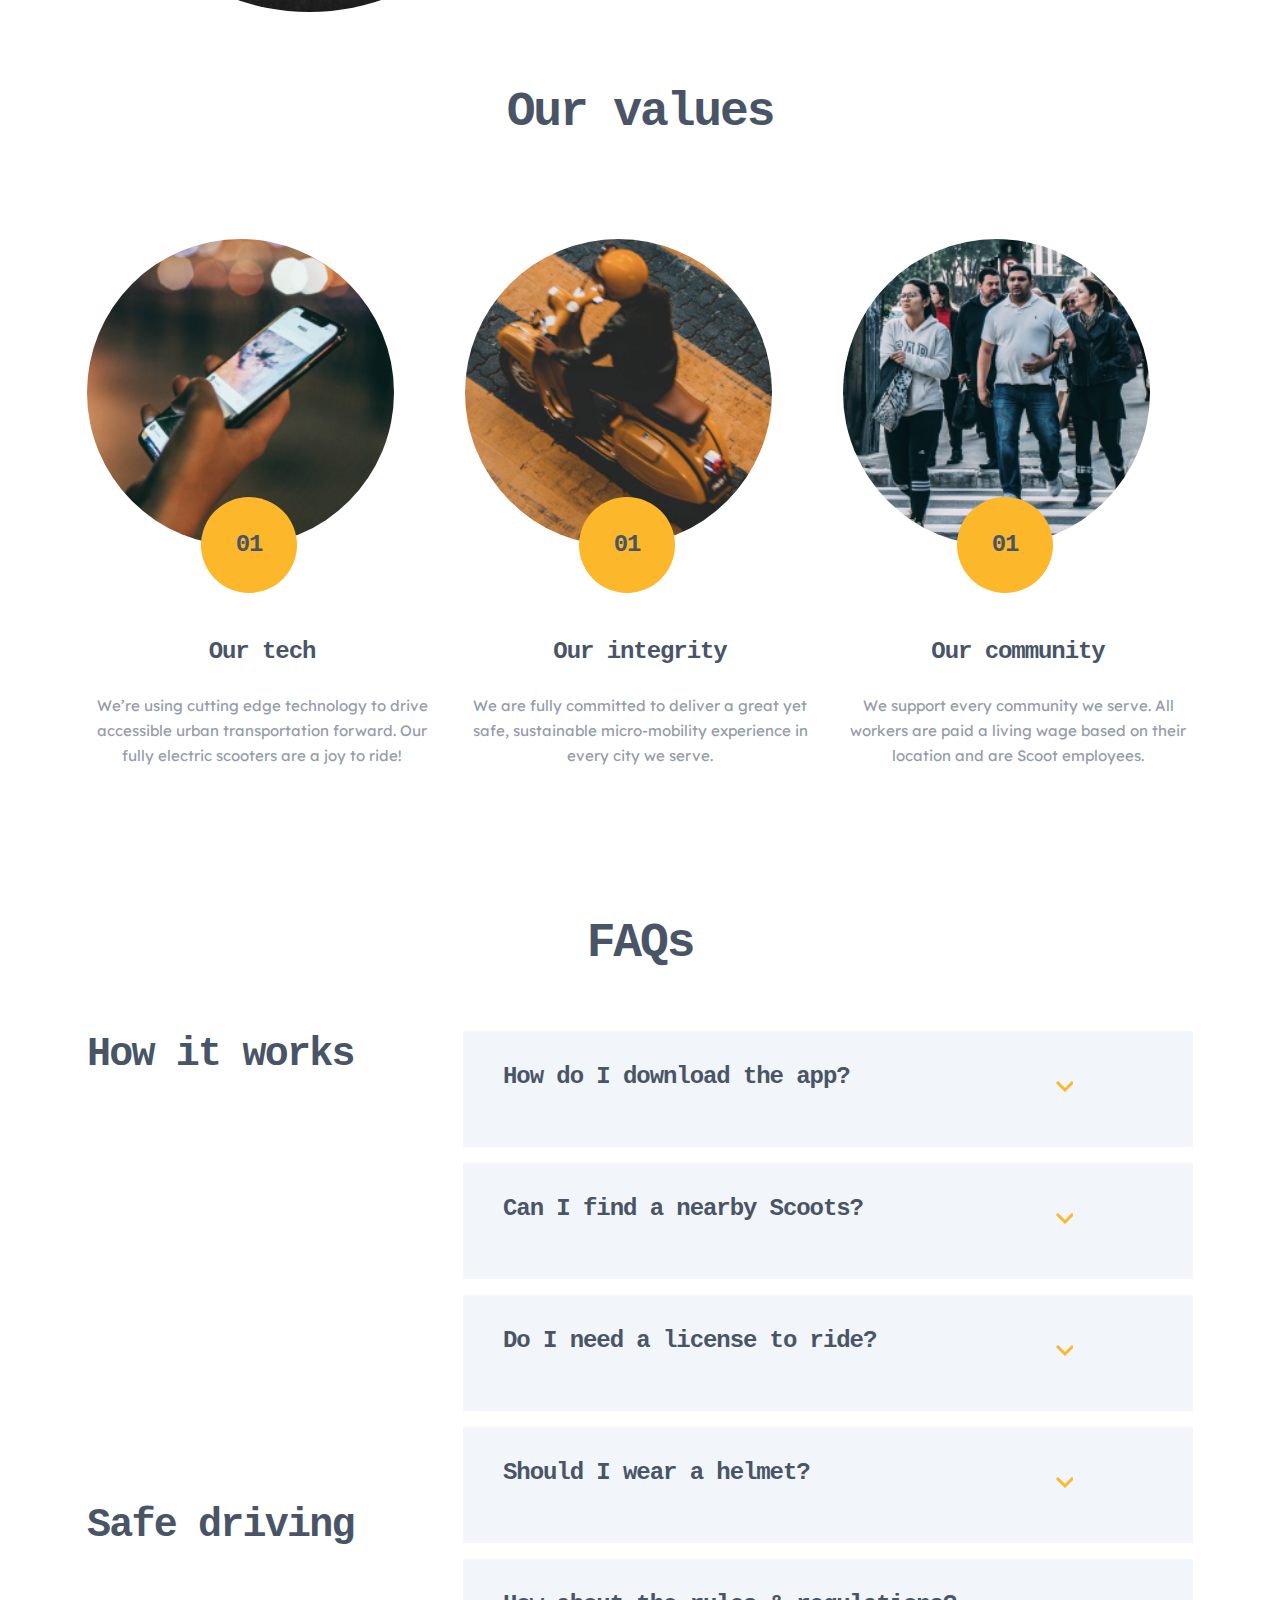
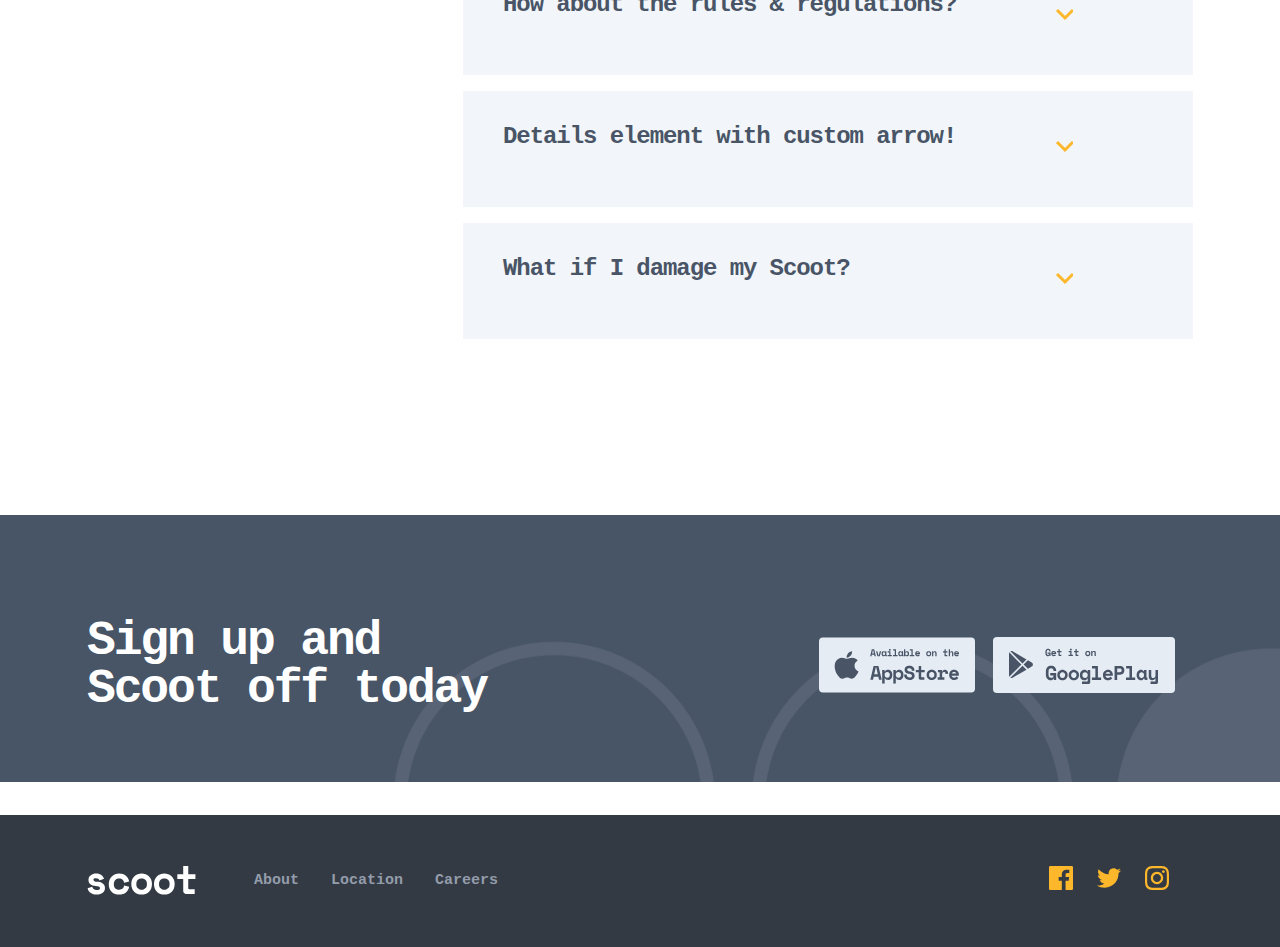
==== commit 96367762: "map section finished" ====
--- a/about.html
+++ b/about.html
@@ -24,13 +24,13 @@
           <nav class="site-nav">
             <ul class="site-nav__list">
               <li class="site-nav__item">
-                <a class="site-nav__link" href="#">About</a>
+                <a class="site-nav__link" href="./about.html">About</a>
               </li>
               <li class="site-nav__item">
-                <a class="site-nav__link" href="#">Location</a>
+                <a class="site-nav__link" href="./location.html">Location</a>
               </li>
               <li class="site-nav__item">
-                <a class="site-nav__link" href="#">Careers</a>
+                <a class="site-nav__link" href="./careers.html">Careers</a>
               </li>
             </ul>
           </nav>
@@ -142,204 +142,204 @@
               FAQs
             </h2>
             <div class="faqs-section-wrapper">
-
+              
               <div class="faqs-section-start">
                 <h3 class="faqs-section-title-works">How it works</h3>
                 <h3 class="faqs-section-title-driving">Safe driving </h3>
               </div>
-
+              
               <div class="faqs-section-start">
-              <details>
-                <summary>
-                  <span class="summary-title">How do I download the app?</span>
-                  <div class="summary-chevron-up">
-                    <svg width="18" height="13" viewBox="0 0 18 13" fill="none" xmlns="http://www.w3.org/2000/svg">
-                      <path d="M2 2L10 10L18 2" stroke="currentColor" stroke-width="3"/>
-                      </svg>
-                      
+                <details>
+                  <summary>
+                    <span class="summary-title">How do I download the app?</span>
+                    <div class="summary-chevron-up">
+                      <svg width="18" height="13" viewBox="0 0 18 13" fill="none" xmlns="http://www.w3.org/2000/svg">
+                        <path d="M2 2L10 10L18 2" stroke="currentColor" stroke-width="3"/>
+                      </svg>
+                      
+                    </div>
+                  </summary>
+                  
+                  <div class="summary-content">To download the Scoot app, you can search “Scoot” in both the App and Google Play stores. An even simpler way to do it would be to click the relevant link at the bottom of this page and you’ll be re-directed to the correct page.</div>
+                </details>
+                
+                
+                <details>
+                  <summary>
+                    <span class="summary-title">Can I find a nearby Scoots?</span>
+                    <div class="summary-chevron-up">
+                      <svg width="18" height="13" viewBox="0 0 18 13" fill="none" xmlns="http://www.w3.org/2000/svg">
+                        <path d="M2 2L10 10L18 2" stroke="currentColor" stroke-width="3"/>
+                      </svg>
+                      
+                    </div>
+                  </summary>
+                  
+                  <div class="summary-content">Give me attention or face the wrath of my claws give me attention or face the wrath of my claws and pretend not to be evil cats go for world domination allways wanting food. Eat owner's food playing with balls of wool and meow and walk away, and bleghbleghvomit
                   </div>
-                </summary>
-                
-                <div class="summary-content">To download the Scoot app, you can search “Scoot” in both the App and Google Play stores. An even simpler way to do it would be to click the relevant link at the bottom of this page and you’ll be re-directed to the correct page.</div>
+                </details>
+                
+                
+                <details>
+                  <summary>
+                    <span class="summary-title">Do I need a license to ride?</span>
+                    <div class="summary-chevron-up">
+                      <svg width="18" height="13" viewBox="0 0 18 13" fill="none" xmlns="http://www.w3.org/2000/svg">
+                        <path d="M2 2L10 10L18 2" stroke="currentColor" stroke-width="3"/>
+                      </svg>
+                      
+                    </div>
+                  </summary>
+                  
+                  <div class="summary-content">Lorem ipsum dolor sit amet consectetur adipisicing elit. Quas quaerat magnam sequi? Saepe molestiae, necessitatibus alias explicabo id amet nemo ducimus repudiandae est nihil ut omnis, voluptates laborum? Adipisci, totam!</div>
+                </details>
+                
+                
+                
+                <details>
+                  <summary>
+                    <span class="summary-title">Should I wear a helmet?</span>
+                    <div class="summary-chevron-up">
+                      <svg width="18" height="13" viewBox="0 0 18 13" fill="none" xmlns="http://www.w3.org/2000/svg">
+                        <path d="M2 2L10 10L18 2" stroke="currentColor" stroke-width="3"/>
+                      </svg>
+                      
+                    </div>
+                  </summary>
+                  
+                  <div class="summary-content">Give me attention or face the wrath of my claws give me attention or face the wrath of my claws and pretend not to be evil cats go for world domination allways wanting food. Eat owner's food playing with balls of wool and meow and walk away, and bleghbleghvomit
+                    my furball really tie the room together. Cuddle no cuddle cuddle love scratch scratch cat</div>
                   </details>
-
-
+                  
+                  
                   <details>
                     <summary>
-                      <span class="summary-title">Can I find a nearby Scoots?</span>
+                      <span class="summary-title">How about the rules & regulations?</span>
                       <div class="summary-chevron-up">
                         <svg width="18" height="13" viewBox="0 0 18 13" fill="none" xmlns="http://www.w3.org/2000/svg">
                           <path d="M2 2L10 10L18 2" stroke="currentColor" stroke-width="3"/>
-                          </svg>
-                          
+                        </svg>
+                        
+                      </div>
+                    </summary>
+                    
+                    <div class="summary-content">Yes, please do! All cities have different laws. But we strongly strongly strongly recommend always wearing a helmet regardless of the local laws. We like you and we want you to be as safe as possible while Scooting.</div>
+                  </details>
+                  
+                  
+                  <details>
+                    <summary>
+                      <span class="summary-title">Details element with custom arrow!</span>
+                      <div class="summary-chevron-up">
+                        <svg width="18" height="13" viewBox="0 0 18 13" fill="none" xmlns="http://www.w3.org/2000/svg">
+                          <path d="M2 2L10 10L18 2" stroke="currentColor" stroke-width="3"/>
+                        </svg>
+                        
                       </div>
                     </summary>
                     
                     <div class="summary-content">Give me attention or face the wrath of my claws give me attention or face the wrath of my claws and pretend not to be evil cats go for world domination allways wanting food. Eat owner's food playing with balls of wool and meow and walk away, and bleghbleghvomit
-                     </div>
-                      </details>
-
-                      
-                      <details>
-                        <summary>
-                          <span class="summary-title">Do I need a license to ride?</span>
-                          <div class="summary-chevron-up">
-                            <svg width="18" height="13" viewBox="0 0 18 13" fill="none" xmlns="http://www.w3.org/2000/svg">
-                              <path d="M2 2L10 10L18 2" stroke="currentColor" stroke-width="3"/>
-                              </svg>
-                              
-                          </div>
-                        </summary>
-                        
-                        <div class="summary-content">Lorem ipsum dolor sit amet consectetur adipisicing elit. Quas quaerat magnam sequi? Saepe molestiae, necessitatibus alias explicabo id amet nemo ducimus repudiandae est nihil ut omnis, voluptates laborum? Adipisci, totam!</div>
-                          </details>
-
+                      my furball really tie the room together. Cuddle no cuddle cuddle love scratch scratch cat</div>
+                    </details>
+                    
+                    
+                    <details>
+                      <summary>
+                        <span class="summary-title">What if I damage my Scoot?</span>
+                        <div class="summary-chevron-up">
+                          <svg width="18" height="13" viewBox="0 0 18 13" fill="none" xmlns="http://www.w3.org/2000/svg">
+                            <path d="M2 2L10 10L18 2" stroke="currentColor" stroke-width="3"/>
+                          </svg>
                           
-
-                          <details>
-                            <summary>
-                              <span class="summary-title">Should I wear a helmet?</span>
-                              <div class="summary-chevron-up">
-                                <svg width="18" height="13" viewBox="0 0 18 13" fill="none" xmlns="http://www.w3.org/2000/svg">
-                                  <path d="M2 2L10 10L18 2" stroke="currentColor" stroke-width="3"/>
-                                  </svg>
-                                  
-                              </div>
-                            </summary>
-                            
-                            <div class="summary-content">Give me attention or face the wrath of my claws give me attention or face the wrath of my claws and pretend not to be evil cats go for world domination allways wanting food. Eat owner's food playing with balls of wool and meow and walk away, and bleghbleghvomit
-                              my furball really tie the room together. Cuddle no cuddle cuddle love scratch scratch cat</div>
-                              </details>
-
-                              
-                              <details>
-                                <summary>
-                                  <span class="summary-title">How about the rules & regulations?</span>
-                                  <div class="summary-chevron-up">
-                                    <svg width="18" height="13" viewBox="0 0 18 13" fill="none" xmlns="http://www.w3.org/2000/svg">
-                                      <path d="M2 2L10 10L18 2" stroke="currentColor" stroke-width="3"/>
-                                      </svg>
-                                      
-                                  </div>
-                                </summary>
-                                
-                                <div class="summary-content">Yes, please do! All cities have different laws. But we strongly strongly strongly recommend always wearing a helmet regardless of the local laws. We like you and we want you to be as safe as possible while Scooting.</div>
-                                  </details>
-
-                                  
-                                  <details>
-                                    <summary>
-                                      <span class="summary-title">Details element with custom arrow!</span>
-                                      <div class="summary-chevron-up">
-                                        <svg width="18" height="13" viewBox="0 0 18 13" fill="none" xmlns="http://www.w3.org/2000/svg">
-                                          <path d="M2 2L10 10L18 2" stroke="currentColor" stroke-width="3"/>
-                                          </svg>
-                                          
-                                      </div>
-                                    </summary>
-                                    
-                                    <div class="summary-content">Give me attention or face the wrath of my claws give me attention or face the wrath of my claws and pretend not to be evil cats go for world domination allways wanting food. Eat owner's food playing with balls of wool and meow and walk away, and bleghbleghvomit
-                                      my furball really tie the room together. Cuddle no cuddle cuddle love scratch scratch cat</div>
-                                      </details>
-
-                                      
-                                      <details>
-                                        <summary>
-                                          <span class="summary-title">What if I damage my Scoot?</span>
-                                          <div class="summary-chevron-up">
-                                            <svg width="18" height="13" viewBox="0 0 18 13" fill="none" xmlns="http://www.w3.org/2000/svg">
-                                              <path d="M2 2L10 10L18 2" stroke="currentColor" stroke-width="3"/>
-                                              </svg>
-                                              
-                                          </div>
-                                        </summary>
-                                        
-                                        <div class="summary-content">Lorem ipsum, dolor sit amet consectetur adipisicing elit. Eaque dolor laboriosam voluptas architecto at harum officia eum tempore aperiam animi recusandae officiis praesentium nostrum cum, magni molestiae vero, libero reprehenderit consequuntur repudiandae? Dolore architecto itaque eveniet cum molestiae! Autem corrupti aut nam quam officiis inventore? Expedita quibusdam animi commodi earum?</div>
-                                          </details>
-                                        </div>
+                        </div>
+                      </summary>
+                      
+                      <div class="summary-content">Lorem ipsum, dolor sit amet consectetur adipisicing elit. Eaque dolor laboriosam voluptas architecto at harum officia eum tempore aperiam animi recusandae officiis praesentium nostrum cum, magni molestiae vero, libero reprehenderit consequuntur repudiandae? Dolore architecto itaque eveniet cum molestiae! Autem corrupti aut nam quam officiis inventore? Expedita quibusdam animi commodi earum?</div>
+                    </details>
+                  </div>
                 </div>
               </div>
             </section>
             <!-- Faqs-section end -->
-
-             <!-- signup-section start -->
-        <section class="signup-section">
-          <div class="container">
-              <div class="signup-section-wrapper">
+            
+            <!-- signup-section start -->
+            <section class="signup-section">
+              <div class="container">
+                <div class="signup-section-wrapper">
                   <div class="signup-section-start">
-                      <h2 class="signup-section-title">
-                          Sign up and Scoot off today
-                      </h2>
+                    <h2 class="signup-section-title">
+                      Sign up and Scoot off today
+                    </h2>
                   </div>
                   <div class="signup-section-end">
-                      <img class="signup-section-market-img" src="./images/appstore.svg" alt="appstore" width="156" height="56">
-                      <img class="signup-section-market-img" src="./images/googleplay.svg" alt="google play"  width="182" height="56">
+                    <img class="signup-section-market-img" src="./images/appstore.svg" alt="appstore" width="156" height="56">
+                    <img class="signup-section-market-img" src="./images/googleplay.svg" alt="google play"  width="182" height="56">
                   </div>
-              </div>
-          </div>
-      </section>
-      <!-- signup-section end -->
-  </main>
-  <!-- MAIN END -->
-  
+                </div>
+              </div>
+            </section>
+            <!-- signup-section end -->
           </main>
           <!-- MAIN END -->
-
-           <!-- site footer start -->
-  <footer class="site-footer">
-    <div class="container">
-        <div class="site-footer-wrapper">
-            <div class="site-footer-start">
+          
+        </main>
+        <!-- MAIN END -->
+        
+        <!-- site footer start -->
+        <footer class="site-footer">
+          <div class="container">
+            <div class="site-footer-wrapper">
+              <div class="site-footer-start">
                 <img class="site-footer-logo" src="./images/footer-scoot-logo.svg" alt="footer-scoot-logo">
                 <ul class="site-footer-list">
-                    <li class="site-footer-item">
-                        <a class="site-footer-link" href="#">
-                            About
-                        </a>
-                    </li>
-                    <li class="site-footer-item">
-                        <a class="site-footer-link" href="#">
-                            Location
-                        </a>
-                    </li>
-                    <li class="site-footer-item">
-                        <a class="site-footer-link" href="#">
-                            Careers
-                        </a>
-                    </li>
+                  <li class="site-footer-item">
+                    <a class="site-footer-link" href="./about.html">
+                      About
+                    </a>
+                  </li>
+                  <li class="site-footer-item">
+                    <a class="site-footer-link" href="./location.html">
+                      Location
+                    </a>
+                  </li>
+                  <li class="site-footer-item">
+                    <a class="site-footer-link" href="./careers.html">
+                      Careers
+                    </a>
+                  </li>
                 </ul>
+              </div>
+              <div class="site-footer-end">
+                <ul class="site-footer-social-list">
+                  <li class="site-footer-social-item">
+                    <a href="#" class="site-footer-social-link">
+                      <svg width="24" height="24" viewBox="0 0 24 24" fill="currentColor" xmlns="http://www.w3.org/2000/svg">
+                        <path d="M22.675 0H1.325C0.593 0 0 0.593 0 1.325V22.676C0 23.407 0.593 24 1.325 24H12.82V14.706H9.692V11.084H12.82V8.413C12.82 5.313 14.713 3.625 17.479 3.625C18.804 3.625 19.942 3.724 20.274 3.768V7.008L18.356 7.009C16.852 7.009 16.561 7.724 16.561 8.772V11.085H20.148L19.681 14.707H16.561V24H22.677C23.407 24 24 23.407 24 22.675V1.325C24 0.593 23.407 0 22.675 0Z" fill="currentColor"/>
+                      </svg>
+                      
+                    </a>
+                  </li>
+                  <li class="site-footer-social-item">
+                    <a href="#" class="site-footer-social-link">
+                      <svg width="24" height="20" viewBox="0 0 24 20" fill="currentColor" xmlns="http://www.w3.org/2000/svg">
+                        <path d="M24 2.55699C23.117 2.94899 22.168 3.21299 21.172 3.33199C22.189 2.72299 22.97 1.75799 23.337 0.607986C22.386 1.17199 21.332 1.58199 20.21 1.80299C19.313 0.845986 18.032 0.247986 16.616 0.247986C13.437 0.247986 11.101 3.21399 11.819 6.29299C7.728 6.08799 4.1 4.12799 1.671 1.14899C0.381 3.36199 1.002 6.25699 3.194 7.72299C2.388 7.69699 1.628 7.47599 0.965 7.10699C0.911 9.38799 2.546 11.522 4.914 11.997C4.221 12.185 3.462 12.229 2.69 12.081C3.316 14.037 5.134 15.46 7.29 15.5C5.22 17.123 2.612 17.848 0 17.54C2.179 18.937 4.768 19.752 7.548 19.752C16.69 19.752 21.855 12.031 21.543 5.10599C22.505 4.41099 23.34 3.54399 24 2.55699Z" fill="currentColor"/>
+                      </svg>
+                      
+                    </a>
+                  </li>
+                  <li class="site-footer-social-item">
+                    <a href="#" class="site-footer-social-link">
+                      <svg width="24" height="24" viewBox="0 0 24 24" fill="currentColor" xmlns="http://www.w3.org/2000/svg">
+                        <path fill-rule="evenodd" clip-rule="evenodd" d="M12 0C8.741 0 8.333 0.014 7.053 0.072C2.695 0.272 0.273 2.69 0.073 7.052C0.014 8.333 0 8.741 0 12C0 15.259 0.014 15.668 0.072 16.948C0.272 21.306 2.69 23.728 7.052 23.928C8.333 23.986 8.741 24 12 24C15.259 24 15.668 23.986 16.948 23.928C21.302 23.728 23.73 21.31 23.927 16.948C23.986 15.668 24 15.259 24 12C24 8.741 23.986 8.333 23.928 7.053C23.732 2.699 21.311 0.273 16.949 0.073C15.668 0.014 15.259 0 12 0ZM12 2.163C15.204 2.163 15.584 2.175 16.85 2.233C20.102 2.381 21.621 3.924 21.769 7.152C21.827 8.417 21.838 8.797 21.838 12.001C21.838 15.206 21.826 15.585 21.769 16.85C21.62 20.075 20.105 21.621 16.85 21.769C15.584 21.827 15.206 21.839 12 21.839C8.796 21.839 8.416 21.827 7.151 21.769C3.891 21.62 2.38 20.07 2.232 16.849C2.174 15.584 2.162 15.205 2.162 12C2.162 8.796 2.175 8.417 2.232 7.151C2.381 3.924 3.896 2.38 7.151 2.232C8.417 2.175 8.796 2.163 12 2.163ZM5.838 12C5.838 8.597 8.597 5.838 12 5.838C15.403 5.838 18.162 8.597 18.162 12C18.162 15.404 15.403 18.163 12 18.163C8.597 18.163 5.838 15.403 5.838 12ZM12 16C9.791 16 8 14.21 8 12C8 9.791 9.791 8 12 8C14.209 8 16 9.791 16 12C16 14.21 14.209 16 12 16ZM16.965 5.595C16.965 4.8 17.61 4.155 18.406 4.155C19.201 4.155 19.845 4.8 19.845 5.595C19.845 6.39 19.201 7.035 18.406 7.035C17.61 7.035 16.965 6.39 16.965 5.595Z" fill="currentColor"/>
+                      </svg>
+                      
+                    </a>
+                  </li>
+                </ul>
+              </div>
             </div>
-            <div class="site-footer-end">
-                <ul class="site-footer-social-list">
-                    <li class="site-footer-social-item">
-                        <a href="#" class="site-footer-social-link">
-                            <svg width="24" height="24" viewBox="0 0 24 24" fill="currentColor" xmlns="http://www.w3.org/2000/svg">
-                                <path d="M22.675 0H1.325C0.593 0 0 0.593 0 1.325V22.676C0 23.407 0.593 24 1.325 24H12.82V14.706H9.692V11.084H12.82V8.413C12.82 5.313 14.713 3.625 17.479 3.625C18.804 3.625 19.942 3.724 20.274 3.768V7.008L18.356 7.009C16.852 7.009 16.561 7.724 16.561 8.772V11.085H20.148L19.681 14.707H16.561V24H22.677C23.407 24 24 23.407 24 22.675V1.325C24 0.593 23.407 0 22.675 0Z" fill="currentColor"/>
-                                </svg>
-                                
-                        </a>
-                    </li>
-                    <li class="site-footer-social-item">
-                        <a href="#" class="site-footer-social-link">
-                            <svg width="24" height="20" viewBox="0 0 24 20" fill="currentColor" xmlns="http://www.w3.org/2000/svg">
-                                <path d="M24 2.55699C23.117 2.94899 22.168 3.21299 21.172 3.33199C22.189 2.72299 22.97 1.75799 23.337 0.607986C22.386 1.17199 21.332 1.58199 20.21 1.80299C19.313 0.845986 18.032 0.247986 16.616 0.247986C13.437 0.247986 11.101 3.21399 11.819 6.29299C7.728 6.08799 4.1 4.12799 1.671 1.14899C0.381 3.36199 1.002 6.25699 3.194 7.72299C2.388 7.69699 1.628 7.47599 0.965 7.10699C0.911 9.38799 2.546 11.522 4.914 11.997C4.221 12.185 3.462 12.229 2.69 12.081C3.316 14.037 5.134 15.46 7.29 15.5C5.22 17.123 2.612 17.848 0 17.54C2.179 18.937 4.768 19.752 7.548 19.752C16.69 19.752 21.855 12.031 21.543 5.10599C22.505 4.41099 23.34 3.54399 24 2.55699Z" fill="currentColor"/>
-                                </svg>
-                                
-                        </a>
-                    </li>
-                    <li class="site-footer-social-item">
-                        <a href="#" class="site-footer-social-link">
-                            <svg width="24" height="24" viewBox="0 0 24 24" fill="currentColor" xmlns="http://www.w3.org/2000/svg">
-                                <path fill-rule="evenodd" clip-rule="evenodd" d="M12 0C8.741 0 8.333 0.014 7.053 0.072C2.695 0.272 0.273 2.69 0.073 7.052C0.014 8.333 0 8.741 0 12C0 15.259 0.014 15.668 0.072 16.948C0.272 21.306 2.69 23.728 7.052 23.928C8.333 23.986 8.741 24 12 24C15.259 24 15.668 23.986 16.948 23.928C21.302 23.728 23.73 21.31 23.927 16.948C23.986 15.668 24 15.259 24 12C24 8.741 23.986 8.333 23.928 7.053C23.732 2.699 21.311 0.273 16.949 0.073C15.668 0.014 15.259 0 12 0ZM12 2.163C15.204 2.163 15.584 2.175 16.85 2.233C20.102 2.381 21.621 3.924 21.769 7.152C21.827 8.417 21.838 8.797 21.838 12.001C21.838 15.206 21.826 15.585 21.769 16.85C21.62 20.075 20.105 21.621 16.85 21.769C15.584 21.827 15.206 21.839 12 21.839C8.796 21.839 8.416 21.827 7.151 21.769C3.891 21.62 2.38 20.07 2.232 16.849C2.174 15.584 2.162 15.205 2.162 12C2.162 8.796 2.175 8.417 2.232 7.151C2.381 3.924 3.896 2.38 7.151 2.232C8.417 2.175 8.796 2.163 12 2.163ZM5.838 12C5.838 8.597 8.597 5.838 12 5.838C15.403 5.838 18.162 8.597 18.162 12C18.162 15.404 15.403 18.163 12 18.163C8.597 18.163 5.838 15.403 5.838 12ZM12 16C9.791 16 8 14.21 8 12C8 9.791 9.791 8 12 8C14.209 8 16 9.791 16 12C16 14.21 14.209 16 12 16ZM16.965 5.595C16.965 4.8 17.61 4.155 18.406 4.155C19.201 4.155 19.845 4.8 19.845 5.595C19.845 6.39 19.201 7.035 18.406 7.035C17.61 7.035 16.965 6.39 16.965 5.595Z" fill="currentColor"/>
-                                </svg>
-                                
-                        </a>
-                    </li>
-                </ul>
-            </div>
-        </div>
-    </div>
-</footer>
-<!-- site footer end -->
-        </body>
-        </html>+          </div>
+        </footer>
+        <!-- site footer end -->
+      </body>
+      </html>--- a/css/about.css
+++ b/css/about.css
@@ -221,7 +221,7 @@
   margin-bottom: 423px;
 }
 
-.faqs-section-title-driving{
+.faqs-section-title-driving {
   font-size: 40px;
   line-height: 48px;
   letter-spacing: -1.78571px;
@@ -235,50 +235,35 @@
   background: #f2f5f9;
   width: 730px;
   position: relative;
+  margin-left: auto;
+  margin-bottom: 16px;
+  display: flex;
+  align-items: center;
+}
+
+details[open] summary .summary-chevron-up {
+  transform: rotate(-180deg);
+}
+
+summary {
   padding-top: 32px;
   padding-bottom: 32px;
   padding-left: 40px;
   padding-right: 32px;
-  margin-left: auto;
-  margin-bottom: 16px;
-}
-
-summary {
   list-style: none;
   /* padding: $details-padding; */
   display: flex;
   align-items: center;
 }
 
-&:focus {
-  outline: none;
-}
-
-&:hover .summary-chevron-up svg {
+.summary-chevron-up {
+  pointer-events: none;
+  position: absolute;
+  right: 120px;
+  transition: all 0.2s linear;
   color: var(--main-btn-color);
 }
 
-.summary-chevron-up svg {
-  color: var(--main-btn-color);
-  margin-right: auto;
-}
-
-.summary-chevron-up,
-.summary-chevron-down {
-  pointer-events: none;
-  position: absolute;
-  right: 120px;
-}
-
-svg {
-  display: block;
-  cursor: pointer;
-}
-
-summary::-webkit-details-marker {
-  display: none;
-  cursor: pointer;
-}
 .summary-title {
   font-size: 24px;
   line-height: 28px;
@@ -289,9 +274,15 @@
 }
 
 .summary-content {
-  cursor: default;
-  font-weight: 300;
-  line-height: 1.5;
+  font-family: "Lexend Deca";
+  font-style: normal;
+  font-weight: 400;
+  font-size: 15px;
+  line-height: 25px;
+  color: #495567;
+  padding-bottom: 32px;
+  padding-left: 40px;
+  padding-right: 32px;
 }
 
 /* ****** faqr section end ***** */
